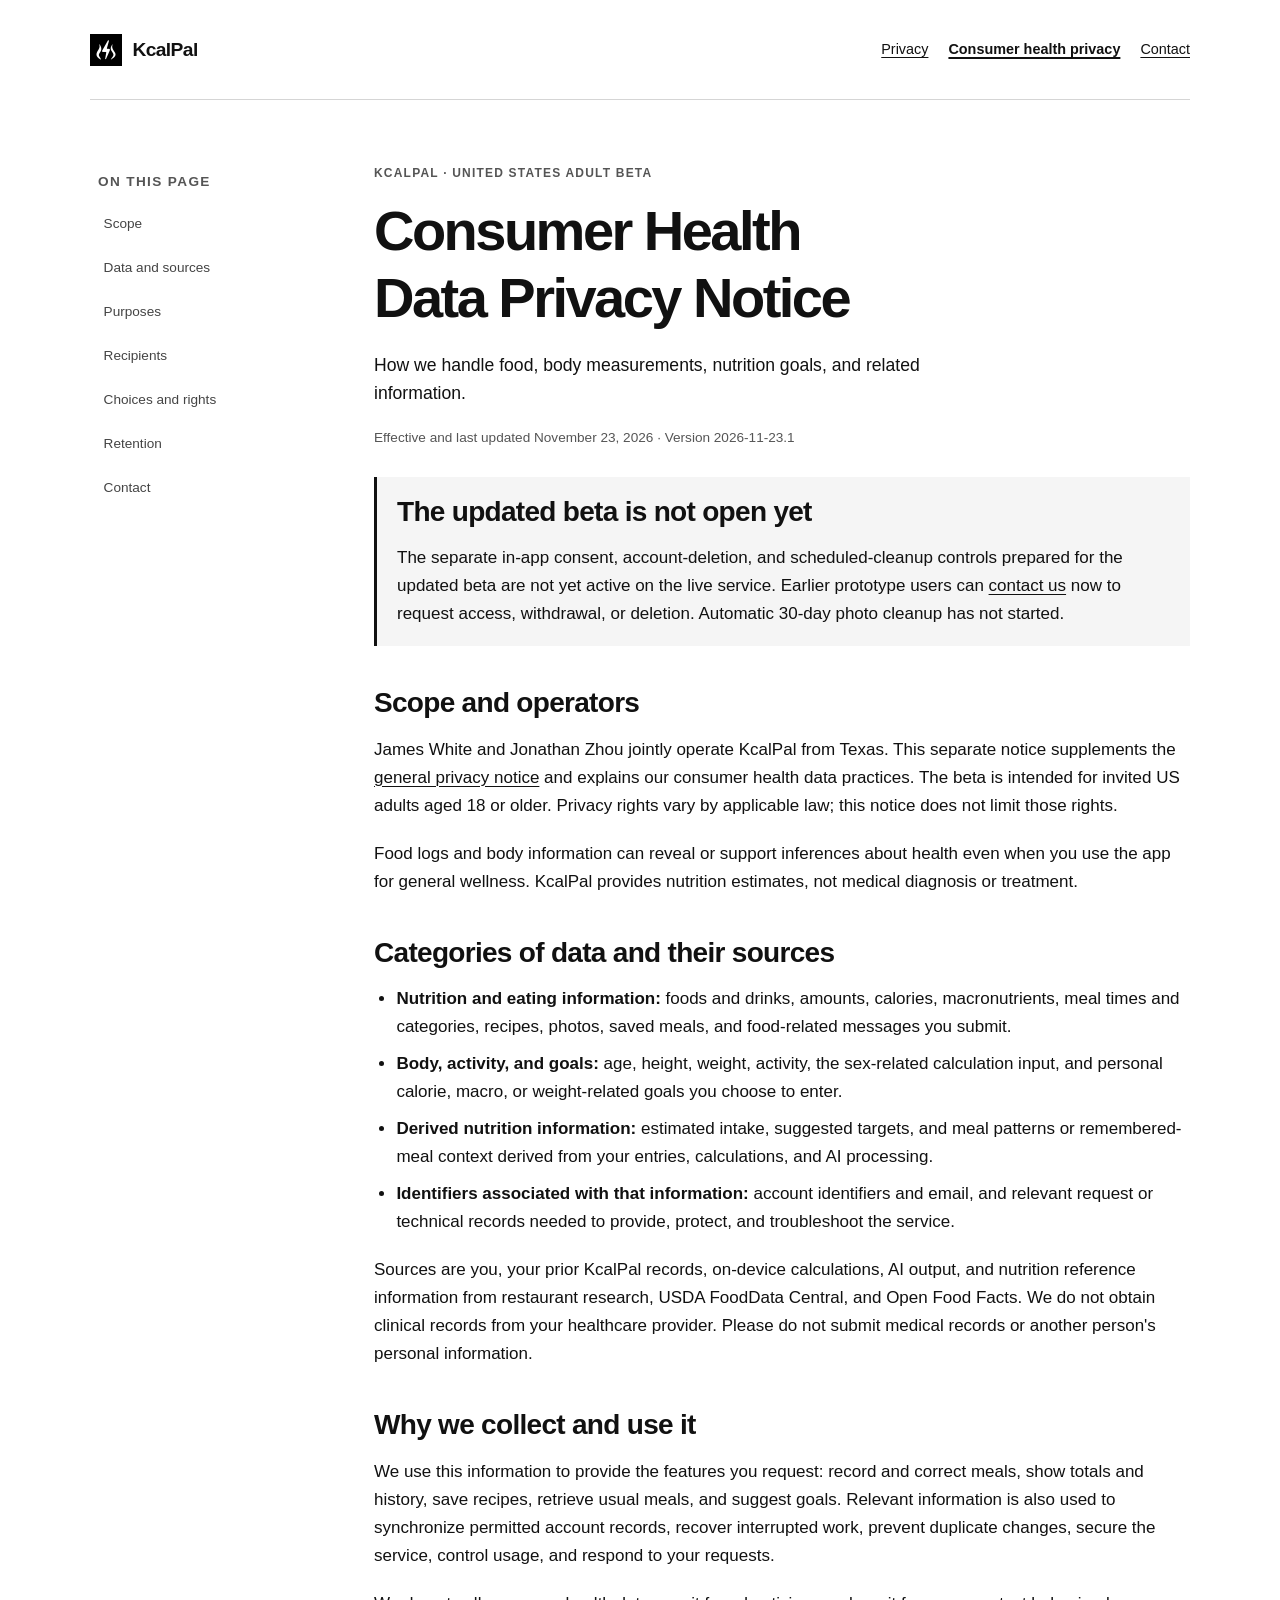
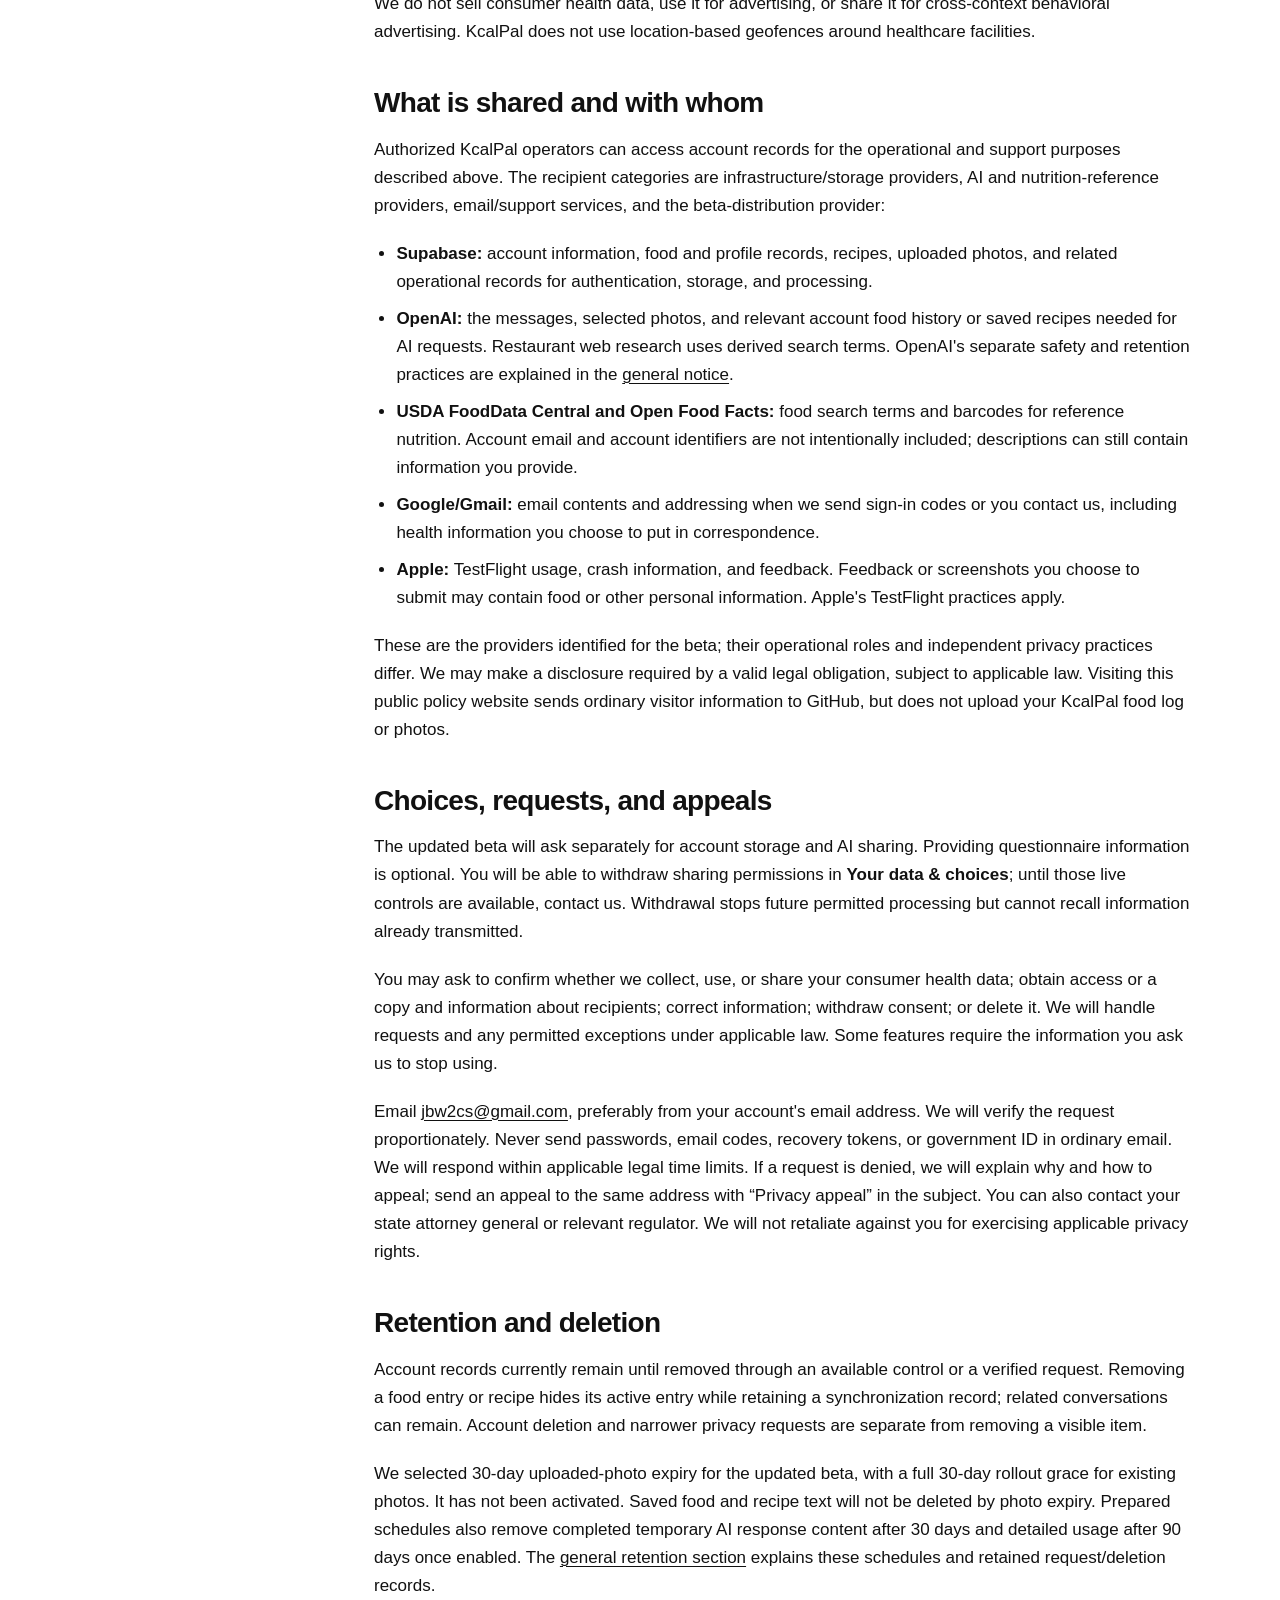
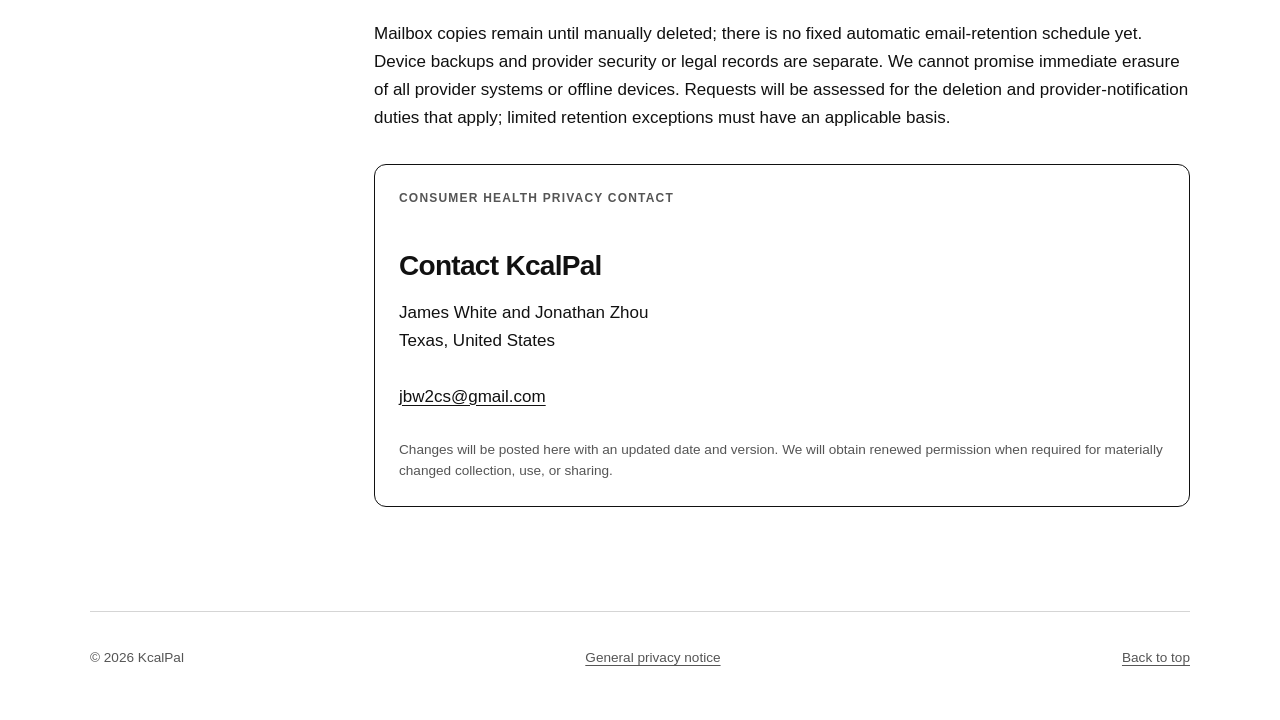
==== health-privacy.html @ c4c903d2 "Publish KcalPal privacy notices version 2026-11-23.1 Document current prototype practices and pendin" ====
<!doctype html>
<html lang="en">
<head>
  <meta charset="utf-8">
  <meta name="viewport" content="width=device-width, initial-scale=1">
  <meta name="description" content="KcalPal's consumer health data practices, recipients, choices, and request process.">
  <meta name="referrer" content="no-referrer">
  <meta http-equiv="Content-Security-Policy" content="default-src 'none'; style-src 'self'; img-src 'self'; base-uri 'none'; form-action 'none'">
  <title>Consumer Health Data Privacy Notice · KcalPal</title>
  <link rel="icon" href="icon.png" type="image/png">
  <link rel="stylesheet" href="styles.css">
</head>
<body>
  <a class="skip-link" href="#main">Skip to consumer health privacy notice</a>
  <header class="site-header">
    <a class="brand" href="./" aria-label="KcalPal privacy home"><img src="icon.png" alt="" width="36" height="36">KcalPal</a>
    <nav class="site-nav" aria-label="Site navigation"><a href="./">Privacy</a><a href="health-privacy.html" aria-current="page">Consumer health privacy</a><a href="#contact">Contact</a></nav>
  </header>
  <div class="page-layout">
    <nav class="toc" aria-label="On this page">
      <p class="eyebrow">On this page</p>
      <a href="#scope">Scope</a><a href="#categories">Data and sources</a><a href="#use">Purposes</a><a href="#recipients">Recipients</a><a href="#choices">Choices and rights</a><a href="#retention">Retention</a><a href="#contact">Contact</a>
    </nav>
    <main id="main" class="content">
      <p class="eyebrow">KcalPal · United States adult beta</p>
      <h1>Consumer Health Data Privacy Notice</h1>
      <p class="lede">How we handle food, body measurements, nutrition goals, and related information.</p>
      <p class="meta">Effective and last updated November 23, 2026 · Version 2026-11-23.1</p>
      <aside class="notice" aria-labelledby="release-status"><h2 id="release-status">The updated beta is not open yet</h2><p>The separate in-app consent, account-deletion, and scheduled-cleanup controls prepared for the updated beta are not yet active on the live service. Earlier prototype users can <a href="#contact">contact us</a> now to request access, withdrawal, or deletion. Automatic 30-day photo cleanup has not started.</p></aside>
      <section id="scope">
        <h2>Scope and operators</h2>
        <p>James White and Jonathan Zhou jointly operate KcalPal from Texas. This separate notice supplements the <a href="./">general privacy notice</a> and explains our consumer health data practices. The beta is intended for invited US adults aged 18 or older. Privacy rights vary by applicable law; this notice does not limit those rights.</p>
        <p>Food logs and body information can reveal or support inferences about health even when you use the app for general wellness. KcalPal provides nutrition estimates, not medical diagnosis or treatment.</p>
      </section>
      <section id="categories">
        <h2>Categories of data and their sources</h2>
        <ul>
          <li><strong>Nutrition and eating information:</strong> foods and drinks, amounts, calories, macronutrients, meal times and categories, recipes, photos, saved meals, and food-related messages you submit.</li>
          <li><strong>Body, activity, and goals:</strong> age, height, weight, activity, the sex-related calculation input, and personal calorie, macro, or weight-related goals you choose to enter.</li>
          <li><strong>Derived nutrition information:</strong> estimated intake, suggested targets, and meal patterns or remembered-meal context derived from your entries, calculations, and AI processing.</li>
          <li><strong>Identifiers associated with that information:</strong> account identifiers and email, and relevant request or technical records needed to provide, protect, and troubleshoot the service.</li>
        </ul>
        <p>Sources are you, your prior KcalPal records, on-device calculations, AI output, and nutrition reference information from restaurant research, USDA FoodData Central, and Open Food Facts. We do not obtain clinical records from your healthcare provider. Please do not submit medical records or another person's personal information.</p>
      </section>
      <section id="use">
        <h2>Why we collect and use it</h2>
        <p>We use this information to provide the features you request: record and correct meals, show totals and history, save recipes, retrieve usual meals, and suggest goals. Relevant information is also used to synchronize permitted account records, recover interrupted work, prevent duplicate changes, secure the service, control usage, and respond to your requests.</p>
        <p>We do not sell consumer health data, use it for advertising, or share it for cross-context behavioral advertising. KcalPal does not use location-based geofences around healthcare facilities.</p>
      </section>
      <section id="recipients">
        <h2>What is shared and with whom</h2>
        <p>Authorized KcalPal operators can access account records for the operational and support purposes described above. The recipient categories are infrastructure/storage providers, AI and nutrition-reference providers, email/support services, and the beta-distribution provider:</p>
        <ul>
          <li><strong>Supabase:</strong> account information, food and profile records, recipes, uploaded photos, and related operational records for authentication, storage, and processing.</li>
          <li><strong>OpenAI:</strong> the messages, selected photos, and relevant account food history or saved recipes needed for AI requests. Restaurant web research uses derived search terms. OpenAI's separate safety and retention practices are explained in the <a href="./#providers">general notice</a>.</li>
          <li><strong>USDA FoodData Central and Open Food Facts:</strong> food search terms and barcodes for reference nutrition. Account email and account identifiers are not intentionally included; descriptions can still contain information you provide.</li>
          <li><strong>Google/Gmail:</strong> email contents and addressing when we send sign-in codes or you contact us, including health information you choose to put in correspondence.</li>
          <li><strong>Apple:</strong> TestFlight usage, crash information, and feedback. Feedback or screenshots you choose to submit may contain food or other personal information. Apple's TestFlight practices apply.</li>
        </ul>
        <p>These are the providers identified for the beta; their operational roles and independent privacy practices differ. We may make a disclosure required by a valid legal obligation, subject to applicable law. Visiting this public policy website sends ordinary visitor information to GitHub, but does not upload your KcalPal food log or photos.</p>
      </section>
      <section id="choices">
        <h2>Choices, requests, and appeals</h2>
        <p>The updated beta will ask separately for account storage and AI sharing. Providing questionnaire information is optional. You will be able to withdraw sharing permissions in <strong>Your data &amp; choices</strong>; until those live controls are available, contact us. Withdrawal stops future permitted processing but cannot recall information already transmitted.</p>
        <p>You may ask to confirm whether we collect, use, or share your consumer health data; obtain access or a copy and information about recipients; correct information; withdraw consent; or delete it. We will handle requests and any permitted exceptions under applicable law. Some features require the information you ask us to stop using.</p>
        <p>Email <a href="mailto:jbw2cs@gmail.com?subject=KcalPal%20health%20privacy%20request">jbw2cs@gmail.com</a>, preferably from your account's email address. We will verify the request proportionately. Never send passwords, email codes, recovery tokens, or government ID in ordinary email. We will respond within applicable legal time limits. If a request is denied, we will explain why and how to appeal; send an appeal to the same address with “Privacy appeal” in the subject. You can also contact your state attorney general or relevant regulator. We will not retaliate against you for exercising applicable privacy rights.</p>
      </section>
      <section id="retention">
        <h2>Retention and deletion</h2>
        <p>Account records currently remain until removed through an available control or a verified request. Removing a food entry or recipe hides its active entry while retaining a synchronization record; related conversations can remain. Account deletion and narrower privacy requests are separate from removing a visible item.</p>
        <p>We selected 30-day uploaded-photo expiry for the updated beta, with a full 30-day rollout grace for existing photos. It has not been activated. Saved food and recipe text will not be deleted by photo expiry. Prepared schedules also remove completed temporary AI response content after 30 days and detailed usage after 90 days once enabled. The <a href="./#retention">general retention section</a> explains these schedules and retained request/deletion records.</p>
        <p>Mailbox copies remain until manually deleted; there is no fixed automatic email-retention schedule yet. Device backups and provider security or legal records are separate. We cannot promise immediate erasure of all provider systems or offline devices. Requests will be assessed for the deletion and provider-notification duties that apply; limited retention exceptions must have an applicable basis.</p>
      </section>
      <section id="contact" class="contact-card">
        <p class="eyebrow">Consumer health privacy contact</p><h2>Contact KcalPal</h2>
        <p>James White and Jonathan Zhou<br>Texas, United States</p>
        <p><a href="mailto:jbw2cs@gmail.com?subject=KcalPal%20health%20privacy%20request">jbw2cs@gmail.com</a></p>
        <p class="small">Changes will be posted here with an updated date and version. We will obtain renewed permission when required for materially changed collection, use, or sharing.</p>
      </section>
    </main>
  </div>
  <footer class="site-footer"><span>© 2026 KcalPal</span><a href="./">General privacy notice</a><a href="#main">Back to top</a></footer>
</body>
</html>
---- styles.css ----
:root {
  color-scheme: light;
  --ink: #111;
  --muted: #555;
  --paper: #fff;
  --wash: #f5f5f5;
  --line: #d5d5d5;
  --measure: 1100px;
}

*,
*::before,
*::after {
  box-sizing: border-box;
}

html {
  scroll-padding-top: 1.5rem;
  -webkit-text-size-adjust: 100%;
}

body {
  margin: 0;
  color: var(--ink);
  background: var(--paper);
  font-family: -apple-system, BlinkMacSystemFont, "Segoe UI", sans-serif;
  font-size: 17px;
  line-height: 1.65;
  overflow-wrap: break-word;
}

a {
  color: inherit;
  text-decoration-thickness: 1px;
  text-underline-offset: 0.2em;
}

a:hover {
  text-decoration-thickness: 2px;
}

:focus-visible {
  outline: 3px solid var(--ink);
  outline-offset: 4px;
  border-radius: 2px;
}

::selection {
  color: var(--paper);
  background: var(--ink);
}

img {
  max-width: 100%;
  height: auto;
}

.skip-link {
  position: absolute;
  top: 0.75rem;
  left: 1rem;
  z-index: 10;
  padding: 0.6rem 1rem;
  min-height: 44px;
  color: var(--paper);
  background: var(--ink);
  transform: translateY(-180%);
}

.skip-link:focus {
  transform: translateY(0);
  outline: 3px solid var(--ink);
  outline-offset: 3px;
}

.site-header,
.page-layout,
.site-footer {
  width: min(var(--measure), calc(100% - 3rem));
  margin-inline: auto;
}

.site-header {
  display: flex;
  align-items: center;
  justify-content: space-between;
  gap: 0.75rem 2rem;
  flex-wrap: wrap;
  min-height: 100px;
  padding-block: 1.25rem;
  border-bottom: 1px solid var(--line);
}

.brand {
  display: inline-flex;
  align-items: center;
  gap: 0.65rem;
  min-height: 44px;
  font-size: 1.2rem;
  font-weight: 750;
  letter-spacing: -0.03em;
  text-decoration: none;
}

.brand img {
  display: block;
  width: 32px;
  height: 32px;
  flex: 0 0 32px;
  object-fit: contain;
}

.site-nav {
  display: flex;
  align-items: center;
  flex-wrap: wrap;
  gap: 0.25rem 1.25rem;
  font-size: 0.9rem;
}

.site-nav a {
  display: inline-flex;
  align-items: center;
  min-height: 44px;
  padding-block: 0.5rem;
}

.site-nav a[aria-current="page"] {
  font-weight: 700;
  text-decoration-thickness: 2px;
}

.page-layout {
  display: grid;
  grid-template-columns: minmax(180px, 220px) minmax(0, 1fr);
  gap: clamp(2rem, 5vw, 4.5rem);
  padding-block: clamp(2rem, 5vw, 4rem) 4.5rem;
}

.toc {
  position: sticky;
  top: 1.5rem;
  align-self: start;
  max-height: calc(100vh - 3rem);
  overflow-y: auto;
  padding: 0.5rem;
  font-size: 0.85rem;
  line-height: 1.4;
}

.toc h2,
.toc h3,
.toc p {
  margin: 0 0 0.65rem;
  font-size: inherit;
  font-weight: 700;
}

.toc ul,
.toc ol {
  margin: 0;
  padding: 0;
  list-style: none;
}

.toc li {
  margin: 0;
}

.toc a {
  display: flex;
  align-items: center;
  min-height: 44px;
  padding: 0.5rem 0.35rem;
  color: #444;
  text-decoration: none;
}

.toc a:hover,
.toc a:focus-visible {
  color: var(--ink);
  text-decoration: underline;
}

.content {
  min-width: 0;
}

h1,
h2,
h3 {
  color: var(--ink);
  line-height: 1.2;
  text-wrap: balance;
  scroll-margin-top: 1.5rem;
}

h1 {
  margin: 0 0 1.25rem;
  font-size: clamp(2.2rem, 4.8vw, 3.5rem);
  font-weight: 750;
  letter-spacing: -0.045em;
}

h2 {
  margin: 2.5rem 0 1rem;
  font-size: clamp(1.4rem, 2.6vw, 1.75rem);
  letter-spacing: -0.025em;
}

h3 {
  margin: 1.75rem 0 0.75rem;
  font-size: 1.15rem;
  letter-spacing: -0.015em;
}

p,
ul,
ol,
dl {
  margin-top: 0;
  margin-bottom: 1.25rem;
}

ul,
ol {
  padding-left: 1.4rem;
}

li + li {
  margin-top: 0.55rem;
}

.eyebrow {
  margin-bottom: 0.8rem;
  color: var(--muted);
  font-size: 0.75rem;
  font-weight: 700;
  letter-spacing: 0.1em;
  text-transform: uppercase;
}

.lede {
  max-width: 65ch;
  font-size: 1.1rem;
  line-height: 1.6;
}

.meta,
.small {
  color: var(--muted);
  font-size: 0.85rem;
  line-height: 1.6;
}

.meta {
  margin-bottom: 1.75rem;
}

.notice {
  margin-block: 1.75rem;
  padding: 1.1rem 1.25rem;
  border-left: 3px solid var(--ink);
  background: var(--wash);
}

.notice > :first-child,
.contact-card > :first-child {
  margin-top: 0;
}

.notice > :last-child,
.contact-card > :last-child {
  margin-bottom: 0;
}

.facts {
  display: grid;
  grid-template-columns: repeat(2, minmax(0, 1fr));
  gap: 1rem 1.5rem;
  margin-block: 1.75rem;
  padding: 1.25rem;
  border: 1px solid var(--line);
  border-radius: 12px;
}

.facts dt {
  font-size: 0.85rem;
  color: var(--muted);
}

.facts dd {
  margin: 0.25rem 0 0;
  font-weight: 600;
}

.retention-table {
  width: 100%;
  margin-block: 1.5rem;
  border-collapse: collapse;
  font-size: 0.9rem;
  line-height: 1.55;
  text-align: left;
}

.retention-table caption {
  margin-bottom: 0.75rem;
  font-weight: 700;
  text-align: left;
}

.retention-table th,
.retention-table td {
  padding: 0.85rem 0.75rem;
  border-bottom: 1px solid var(--line);
  vertical-align: top;
  overflow-wrap: anywhere;
}

.retention-table thead th {
  border-top: 1px solid var(--line);
  color: var(--ink);
  background: var(--wash);
  font-weight: 700;
}

.contact-card {
  margin-block: 2rem;
  padding: 1.5rem;
  border: 1px solid var(--ink);
  border-radius: 12px;
}

.contact-card a {
  display: inline-flex;
  align-items: center;
  min-height: 44px;
  overflow-wrap: anywhere;
}

.pill {
  display: inline-block;
  padding: 0.2rem 0.65rem;
  border: 1px solid var(--ink);
  border-radius: 999px;
  color: var(--ink);
  font-size: 0.75rem;
  font-weight: 650;
  line-height: 1.5;
  vertical-align: middle;
}

a.pill {
  display: inline-flex;
  align-items: center;
  min-height: 44px;
}

.site-footer {
  display: flex;
  align-items: baseline;
  justify-content: space-between;
  flex-wrap: wrap;
  gap: 0.5rem 1.5rem;
  padding-block: 1.5rem 2.5rem;
  border-top: 1px solid var(--line);
  color: var(--muted);
  font-size: 0.85rem;
}

.site-footer p {
  margin: 0;
}

.site-footer a {
  display: inline-flex;
  align-items: center;
  min-height: 44px;
}

@media (max-width: 760px) {
  .site-header,
  .page-layout,
  .site-footer {
    width: calc(100% - 2rem);
  }

  .site-header {
    min-height: auto;
    padding-block: 1rem;
  }

  .site-nav {
    gap: 0.25rem 1rem;
  }

  .page-layout {
    grid-template-columns: minmax(0, 1fr);
    gap: 2rem;
    padding-block: 1.5rem 3rem;
  }

  .toc {
    position: static;
    max-height: none;
    overflow: visible;
    padding: 0 0 1rem;
    border-bottom: 1px solid var(--line);
  }

  .toc ul,
  .toc ol {
    display: flex;
    flex-wrap: wrap;
    gap: 0.1rem 1rem;
  }

  .toc a {
    padding-inline: 0;
    text-decoration: underline;
  }

  .facts {
    grid-template-columns: minmax(0, 1fr);
  }

  .retention-table {
    font-size: 0.85rem;
  }

  .retention-table th,
  .retention-table td {
    padding: 0.75rem 0.4rem;
  }
}

@media (prefers-reduced-motion: reduce) {
  html {
    scroll-behavior: auto;
  }
}

@media (forced-colors: active) {
  .notice,
  .facts,
  .contact-card,
  .pill {
    border: 1px solid CanvasText;
  }
}

@media print {
  @page {
    margin: 18mm;
  }

  body {
    font-size: 11pt;
    line-height: 1.45;
    color: #000;
    background: #fff;
  }

  .site-header,
  .page-layout,
  .site-footer {
    width: 100%;
    max-width: none;
    padding-block: 0.5rem;
  }

  .page-layout {
    display: block;
  }

  .site-nav,
  .toc,
  .skip-link {
    display: none;
  }

  h1 {
    font-size: 26pt;
  }

  h2 {
    font-size: 16pt;
  }

  h3 {
    font-size: 12pt;
  }

  h1,
  h2,
  h3 {
    break-after: avoid;
  }

  p,
  li {
    orphans: 3;
    widows: 3;
  }

  .notice,
  .facts,
  .contact-card,
  .retention-table tr {
    break-inside: avoid;
  }

  .notice,
  .retention-table thead th {
    background: none;
  }

  .retention-table thead {
    display: table-header-group;
  }

  .contact-card a,
  .site-footer a {
    min-height: 0;
  }

  .meta,
  .small,
  .site-footer,
  .facts dt {
    color: #333;
  }

  a {
    text-decoration: underline;
  }
}
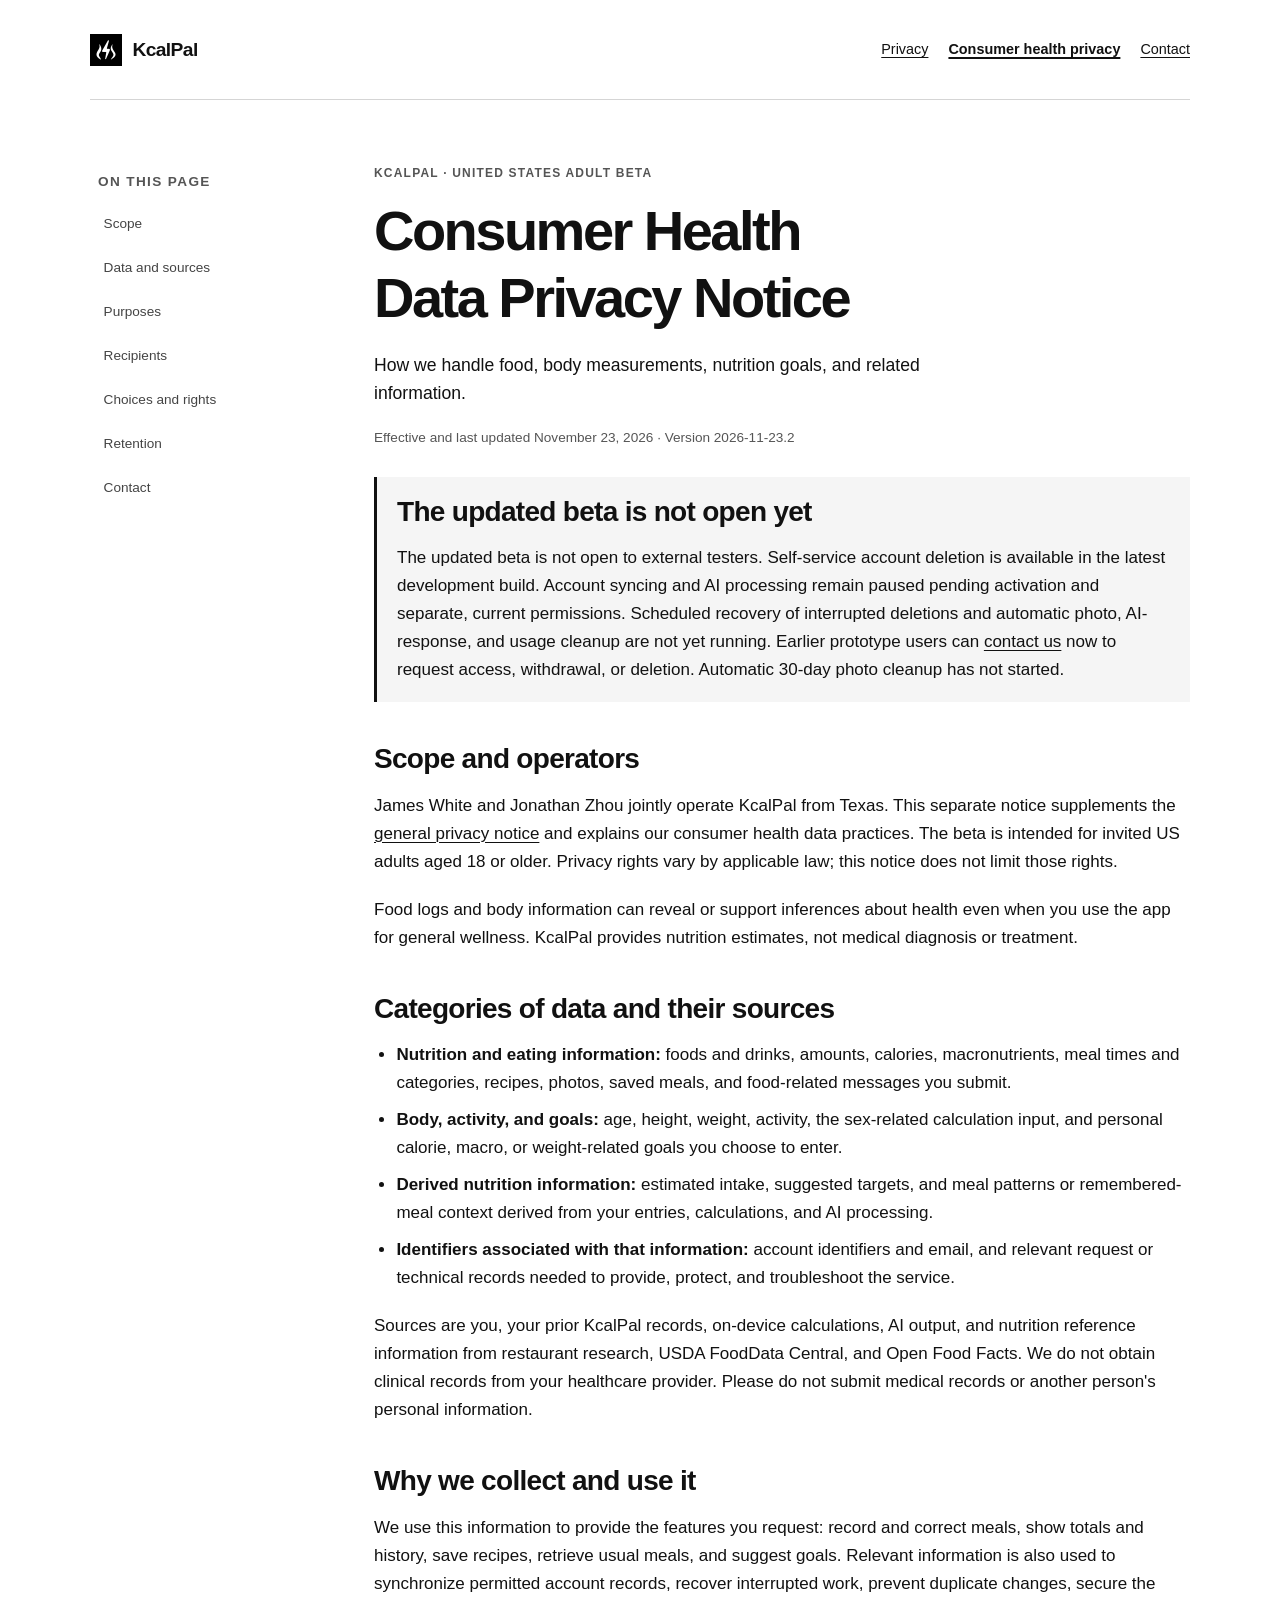
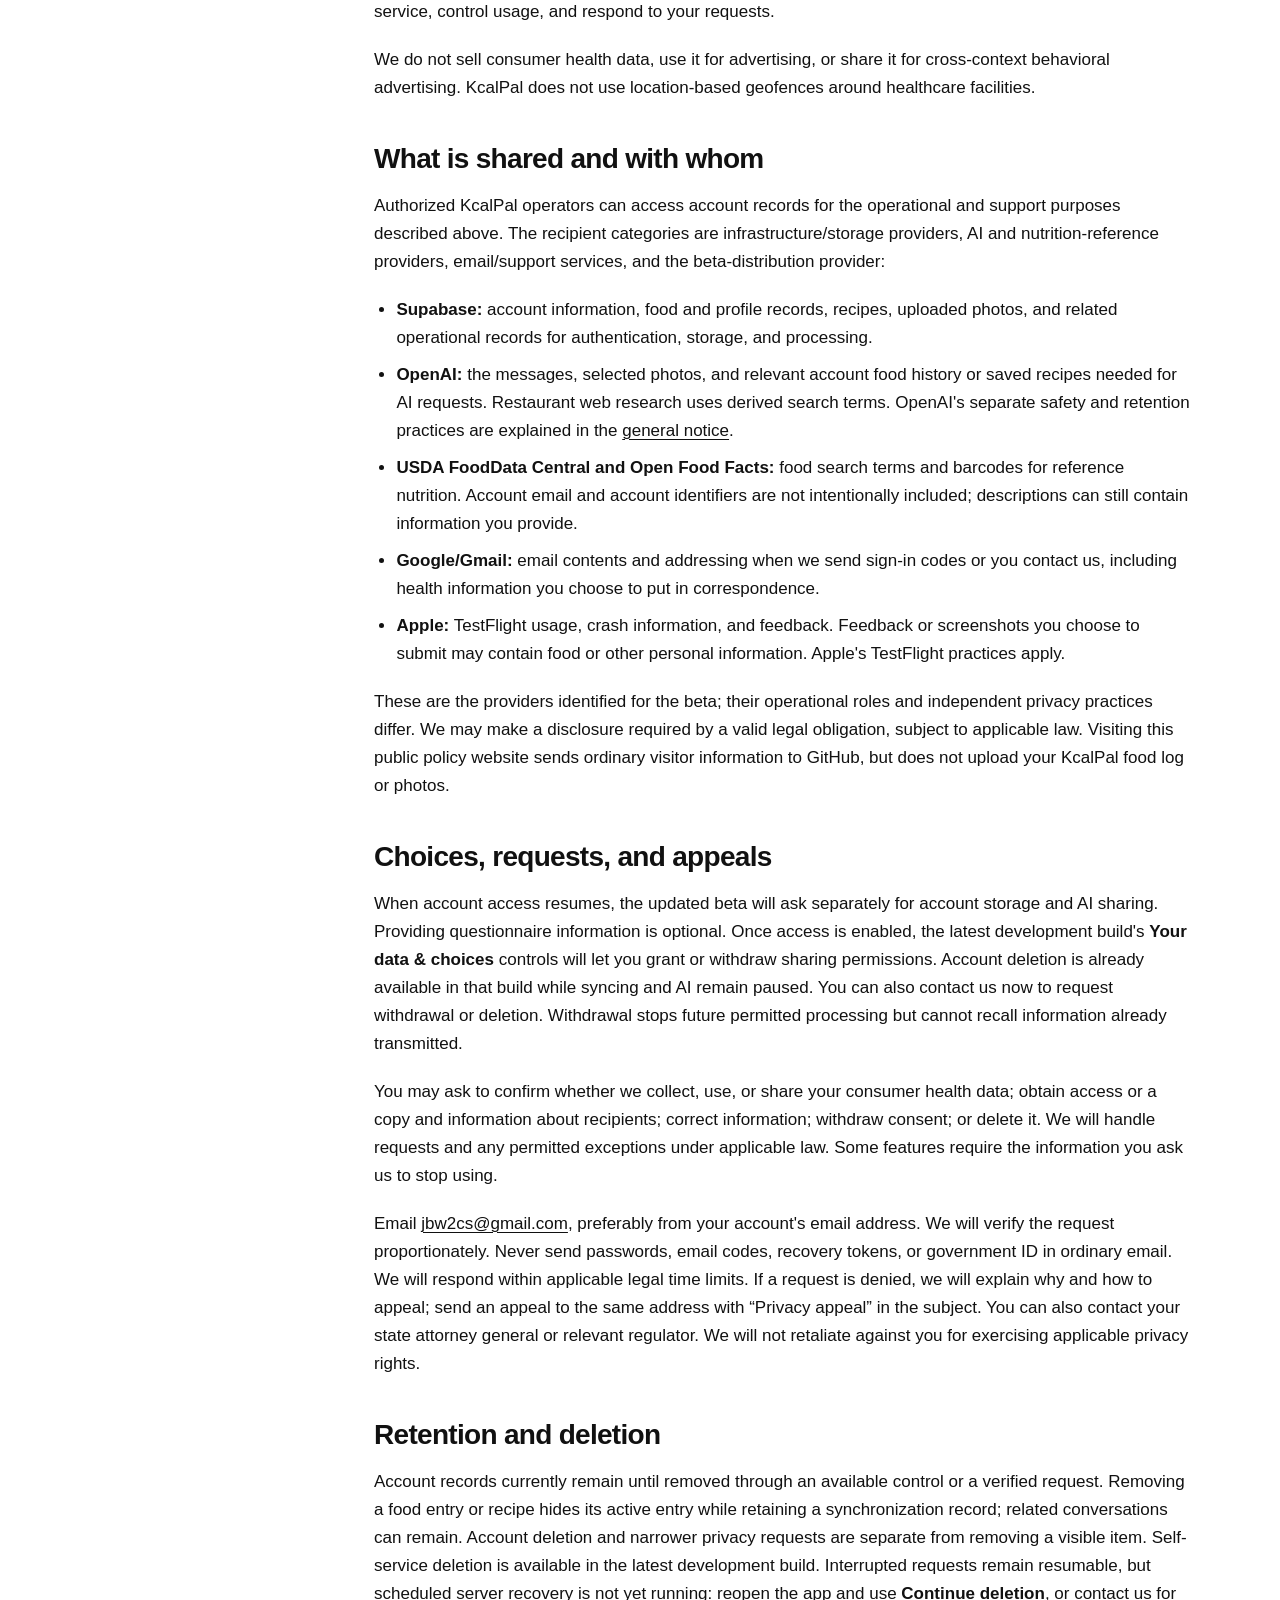
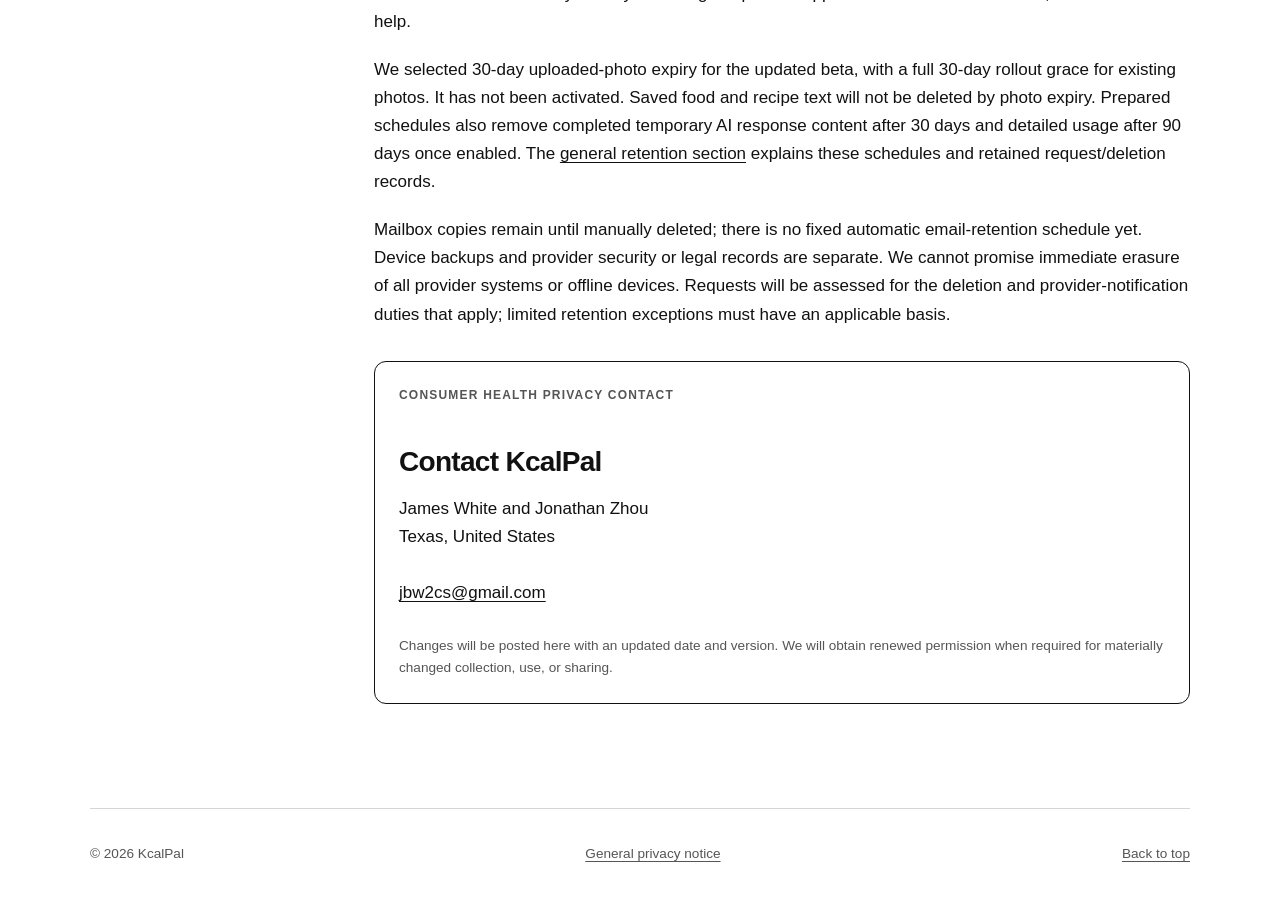
==== commit 629af63f: "Update privacy notices for the held backend rollout Publish version 2026-11-23.2: explain current de" ====
--- a/health-privacy.html
+++ b/health-privacy.html
@@ -25,8 +25,8 @@
       <p class="eyebrow">KcalPal · United States adult beta</p>
       <h1>Consumer Health Data Privacy Notice</h1>
       <p class="lede">How we handle food, body measurements, nutrition goals, and related information.</p>
-      <p class="meta">Effective and last updated November 23, 2026 · Version 2026-11-23.1</p>
-      <aside class="notice" aria-labelledby="release-status"><h2 id="release-status">The updated beta is not open yet</h2><p>The separate in-app consent, account-deletion, and scheduled-cleanup controls prepared for the updated beta are not yet active on the live service. Earlier prototype users can <a href="#contact">contact us</a> now to request access, withdrawal, or deletion. Automatic 30-day photo cleanup has not started.</p></aside>
+      <p class="meta">Effective and last updated November 23, 2026 · Version 2026-11-23.2</p>
+      <aside class="notice" aria-labelledby="release-status"><h2 id="release-status">The updated beta is not open yet</h2><p>The updated beta is not open to external testers. Self-service account deletion is available in the latest development build. Account syncing and AI processing remain paused pending activation and separate, current permissions. Scheduled recovery of interrupted deletions and automatic photo, AI-response, and usage cleanup are not yet running. Earlier prototype users can <a href="#contact">contact us</a> now to request access, withdrawal, or deletion. Automatic 30-day photo cleanup has not started.</p></aside>
       <section id="scope">
         <h2>Scope and operators</h2>
         <p>James White and Jonathan Zhou jointly operate KcalPal from Texas. This separate notice supplements the <a href="./">general privacy notice</a> and explains our consumer health data practices. The beta is intended for invited US adults aged 18 or older. Privacy rights vary by applicable law; this notice does not limit those rights.</p>
@@ -61,13 +61,13 @@
       </section>
       <section id="choices">
         <h2>Choices, requests, and appeals</h2>
-        <p>The updated beta will ask separately for account storage and AI sharing. Providing questionnaire information is optional. You will be able to withdraw sharing permissions in <strong>Your data &amp; choices</strong>; until those live controls are available, contact us. Withdrawal stops future permitted processing but cannot recall information already transmitted.</p>
+        <p>When account access resumes, the updated beta will ask separately for account storage and AI sharing. Providing questionnaire information is optional. Once access is enabled, the latest development build's <strong>Your data &amp; choices</strong> controls will let you grant or withdraw sharing permissions. Account deletion is already available in that build while syncing and AI remain paused. You can also contact us now to request withdrawal or deletion. Withdrawal stops future permitted processing but cannot recall information already transmitted.</p>
         <p>You may ask to confirm whether we collect, use, or share your consumer health data; obtain access or a copy and information about recipients; correct information; withdraw consent; or delete it. We will handle requests and any permitted exceptions under applicable law. Some features require the information you ask us to stop using.</p>
         <p>Email <a href="mailto:jbw2cs@gmail.com?subject=KcalPal%20health%20privacy%20request">jbw2cs@gmail.com</a>, preferably from your account's email address. We will verify the request proportionately. Never send passwords, email codes, recovery tokens, or government ID in ordinary email. We will respond within applicable legal time limits. If a request is denied, we will explain why and how to appeal; send an appeal to the same address with “Privacy appeal” in the subject. You can also contact your state attorney general or relevant regulator. We will not retaliate against you for exercising applicable privacy rights.</p>
       </section>
       <section id="retention">
         <h2>Retention and deletion</h2>
-        <p>Account records currently remain until removed through an available control or a verified request. Removing a food entry or recipe hides its active entry while retaining a synchronization record; related conversations can remain. Account deletion and narrower privacy requests are separate from removing a visible item.</p>
+        <p>Account records currently remain until removed through an available control or a verified request. Removing a food entry or recipe hides its active entry while retaining a synchronization record; related conversations can remain. Account deletion and narrower privacy requests are separate from removing a visible item. Self-service deletion is available in the latest development build. Interrupted requests remain resumable, but scheduled server recovery is not yet running: reopen the app and use <strong>Continue deletion</strong>, or contact us for help.</p>
         <p>We selected 30-day uploaded-photo expiry for the updated beta, with a full 30-day rollout grace for existing photos. It has not been activated. Saved food and recipe text will not be deleted by photo expiry. Prepared schedules also remove completed temporary AI response content after 30 days and detailed usage after 90 days once enabled. The <a href="./#retention">general retention section</a> explains these schedules and retained request/deletion records.</p>
         <p>Mailbox copies remain until manually deleted; there is no fixed automatic email-retention schedule yet. Device backups and provider security or legal records are separate. We cannot promise immediate erasure of all provider systems or offline devices. Requests will be assessed for the deletion and provider-notification duties that apply; limited retention exceptions must have an applicable basis.</p>
       </section>
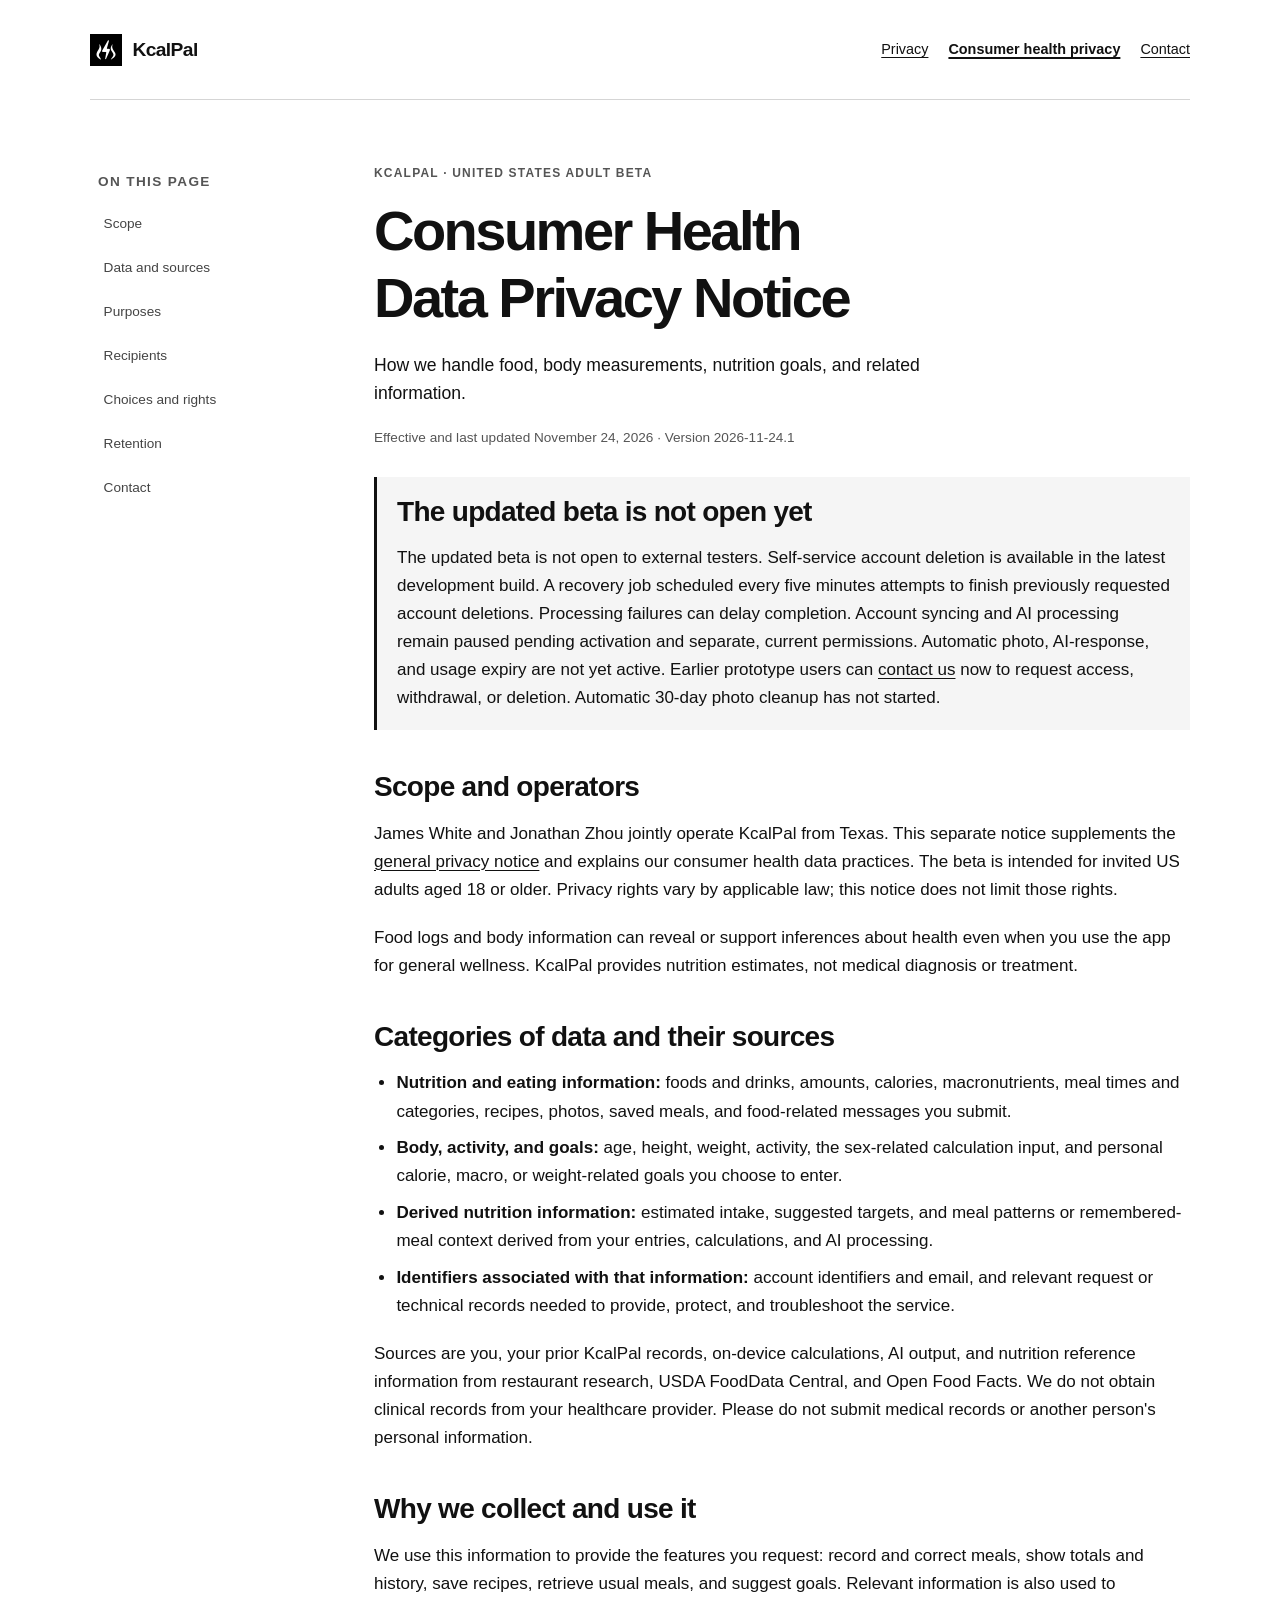
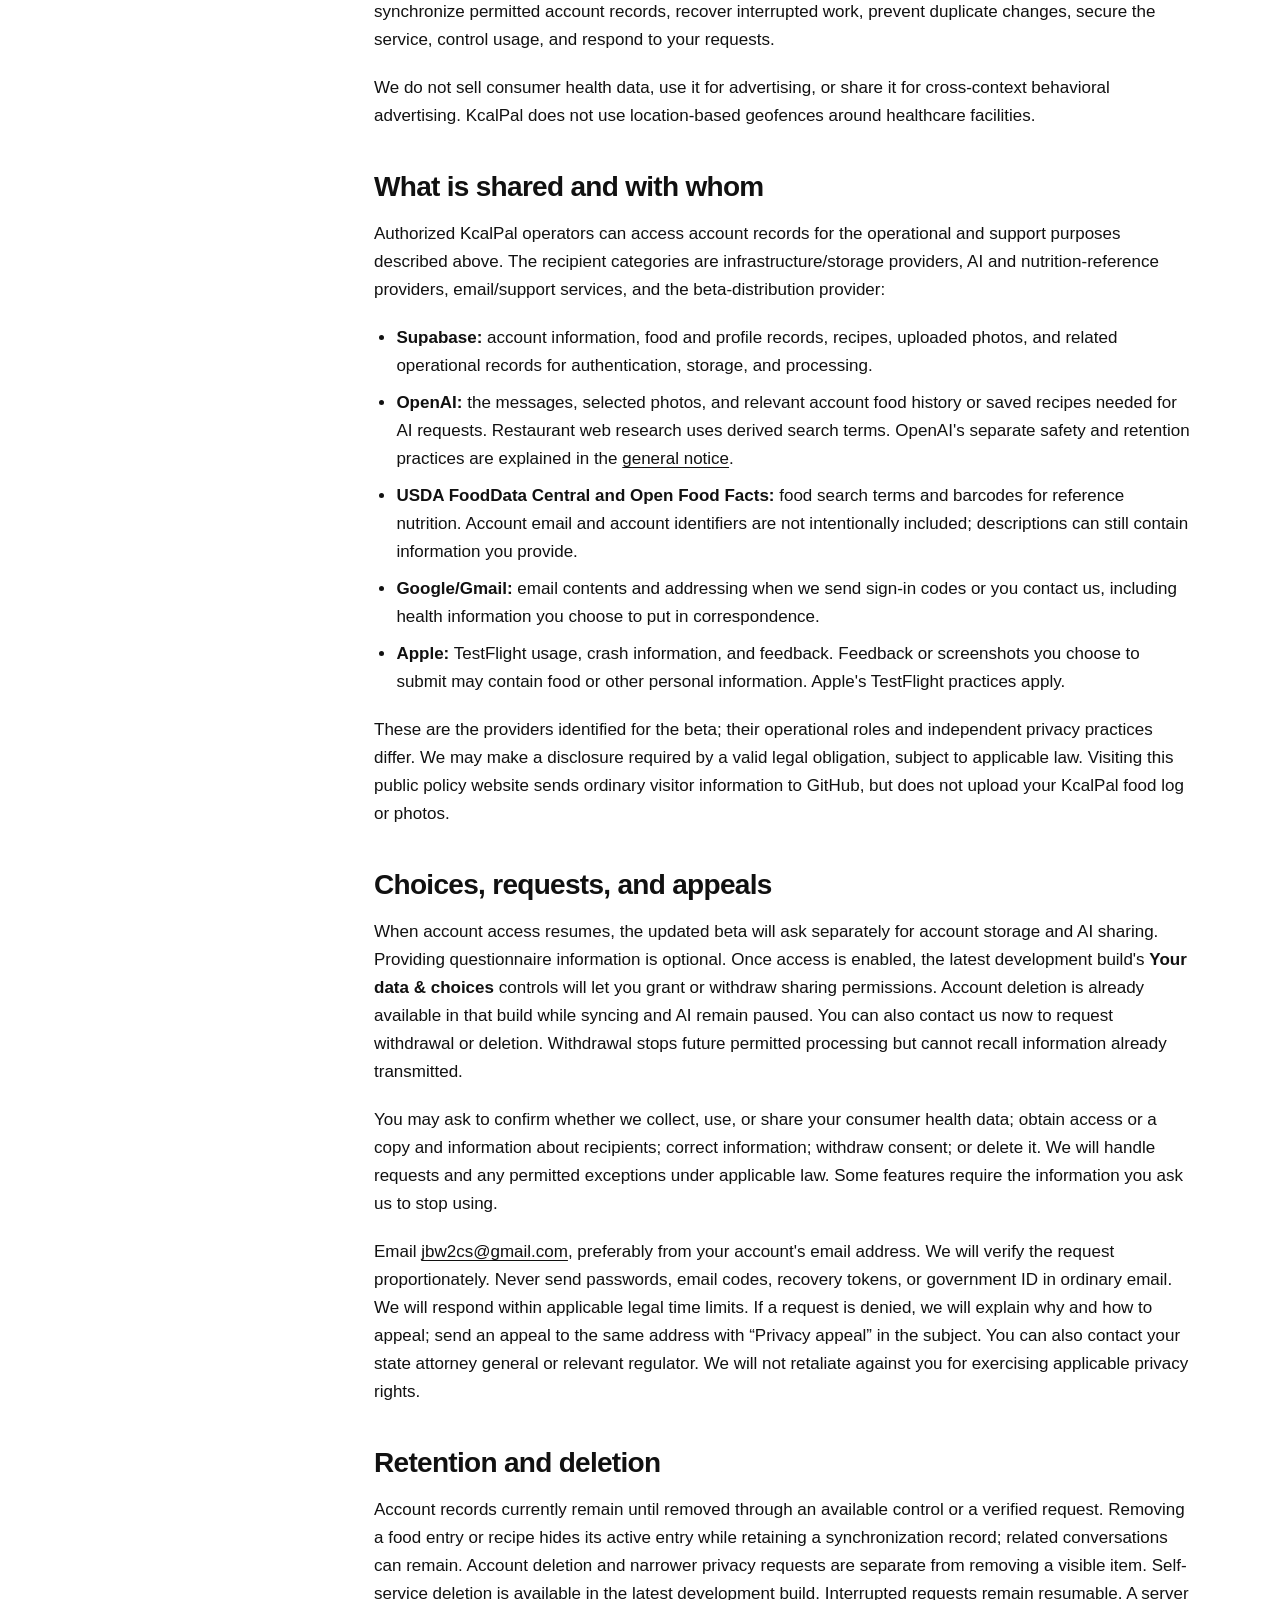
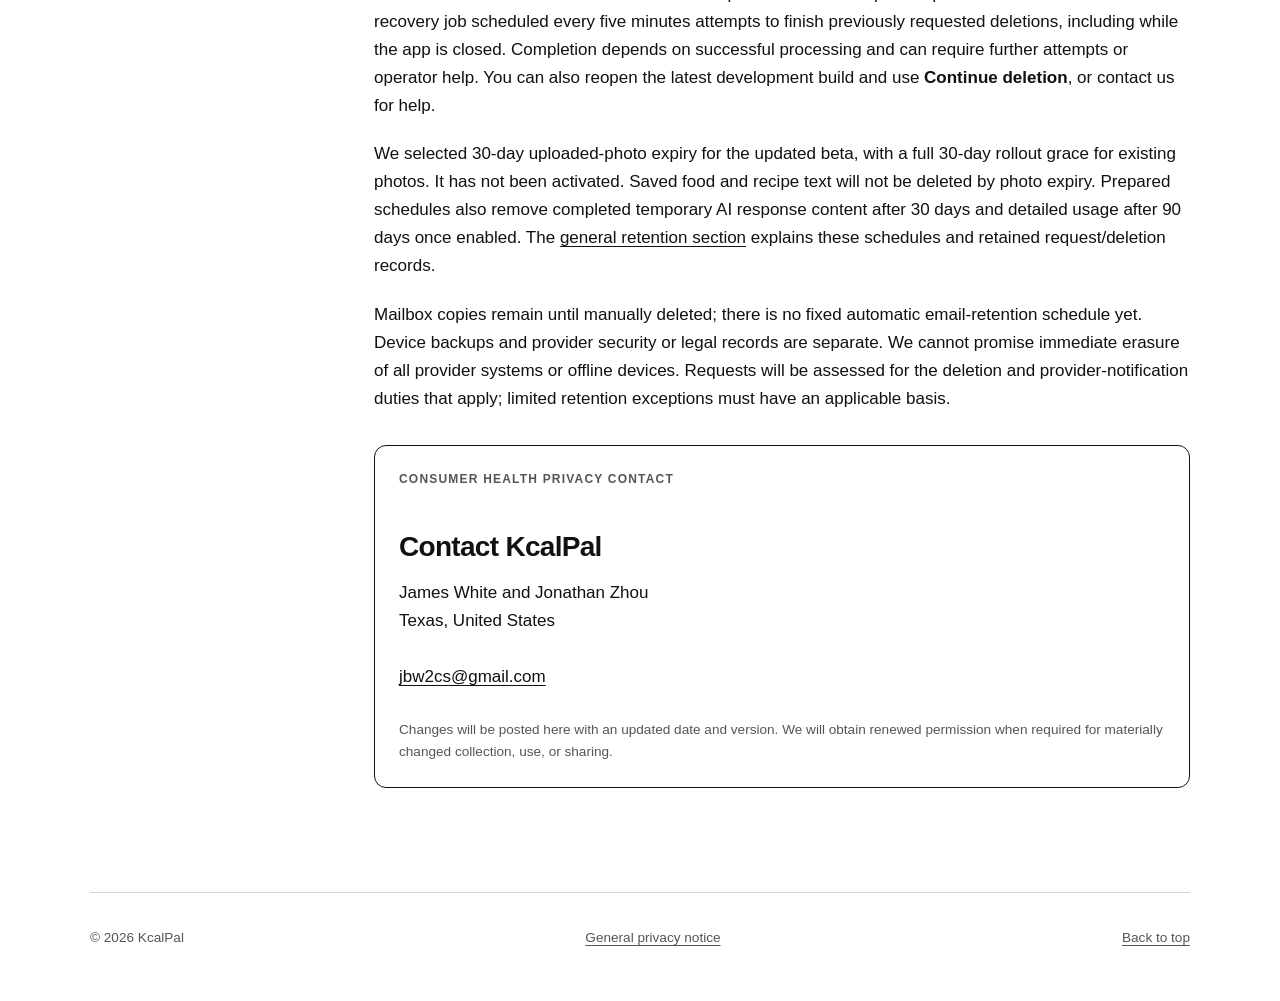
==== commit 03f8b99e: "Document active account deletion recovery Publish notice version 2026-11-24.1 after verifying the fi" ====
--- a/health-privacy.html
+++ b/health-privacy.html
@@ -25,8 +25,8 @@
       <p class="eyebrow">KcalPal · United States adult beta</p>
       <h1>Consumer Health Data Privacy Notice</h1>
       <p class="lede">How we handle food, body measurements, nutrition goals, and related information.</p>
-      <p class="meta">Effective and last updated November 23, 2026 · Version 2026-11-23.2</p>
-      <aside class="notice" aria-labelledby="release-status"><h2 id="release-status">The updated beta is not open yet</h2><p>The updated beta is not open to external testers. Self-service account deletion is available in the latest development build. Account syncing and AI processing remain paused pending activation and separate, current permissions. Scheduled recovery of interrupted deletions and automatic photo, AI-response, and usage cleanup are not yet running. Earlier prototype users can <a href="#contact">contact us</a> now to request access, withdrawal, or deletion. Automatic 30-day photo cleanup has not started.</p></aside>
+      <p class="meta">Effective and last updated November 24, 2026 · Version 2026-11-24.1</p>
+      <aside class="notice" aria-labelledby="release-status"><h2 id="release-status">The updated beta is not open yet</h2><p>The updated beta is not open to external testers. Self-service account deletion is available in the latest development build. A recovery job scheduled every five minutes attempts to finish previously requested account deletions. Processing failures can delay completion. Account syncing and AI processing remain paused pending activation and separate, current permissions. Automatic photo, AI-response, and usage expiry are not yet active. Earlier prototype users can <a href="#contact">contact us</a> now to request access, withdrawal, or deletion. Automatic 30-day photo cleanup has not started.</p></aside>
       <section id="scope">
         <h2>Scope and operators</h2>
         <p>James White and Jonathan Zhou jointly operate KcalPal from Texas. This separate notice supplements the <a href="./">general privacy notice</a> and explains our consumer health data practices. The beta is intended for invited US adults aged 18 or older. Privacy rights vary by applicable law; this notice does not limit those rights.</p>
@@ -67,7 +67,7 @@
       </section>
       <section id="retention">
         <h2>Retention and deletion</h2>
-        <p>Account records currently remain until removed through an available control or a verified request. Removing a food entry or recipe hides its active entry while retaining a synchronization record; related conversations can remain. Account deletion and narrower privacy requests are separate from removing a visible item. Self-service deletion is available in the latest development build. Interrupted requests remain resumable, but scheduled server recovery is not yet running: reopen the app and use <strong>Continue deletion</strong>, or contact us for help.</p>
+        <p>Account records currently remain until removed through an available control or a verified request. Removing a food entry or recipe hides its active entry while retaining a synchronization record; related conversations can remain. Account deletion and narrower privacy requests are separate from removing a visible item. Self-service deletion is available in the latest development build. Interrupted requests remain resumable. A server recovery job scheduled every five minutes attempts to finish previously requested deletions, including while the app is closed. Completion depends on successful processing and can require further attempts or operator help. You can also reopen the latest development build and use <strong>Continue deletion</strong>, or contact us for help.</p>
         <p>We selected 30-day uploaded-photo expiry for the updated beta, with a full 30-day rollout grace for existing photos. It has not been activated. Saved food and recipe text will not be deleted by photo expiry. Prepared schedules also remove completed temporary AI response content after 30 days and detailed usage after 90 days once enabled. The <a href="./#retention">general retention section</a> explains these schedules and retained request/deletion records.</p>
         <p>Mailbox copies remain until manually deleted; there is no fixed automatic email-retention schedule yet. Device backups and provider security or legal records are separate. We cannot promise immediate erasure of all provider systems or offline devices. Requests will be assessed for the deletion and provider-notification duties that apply; limited retention exceptions must have an applicable basis.</p>
       </section>
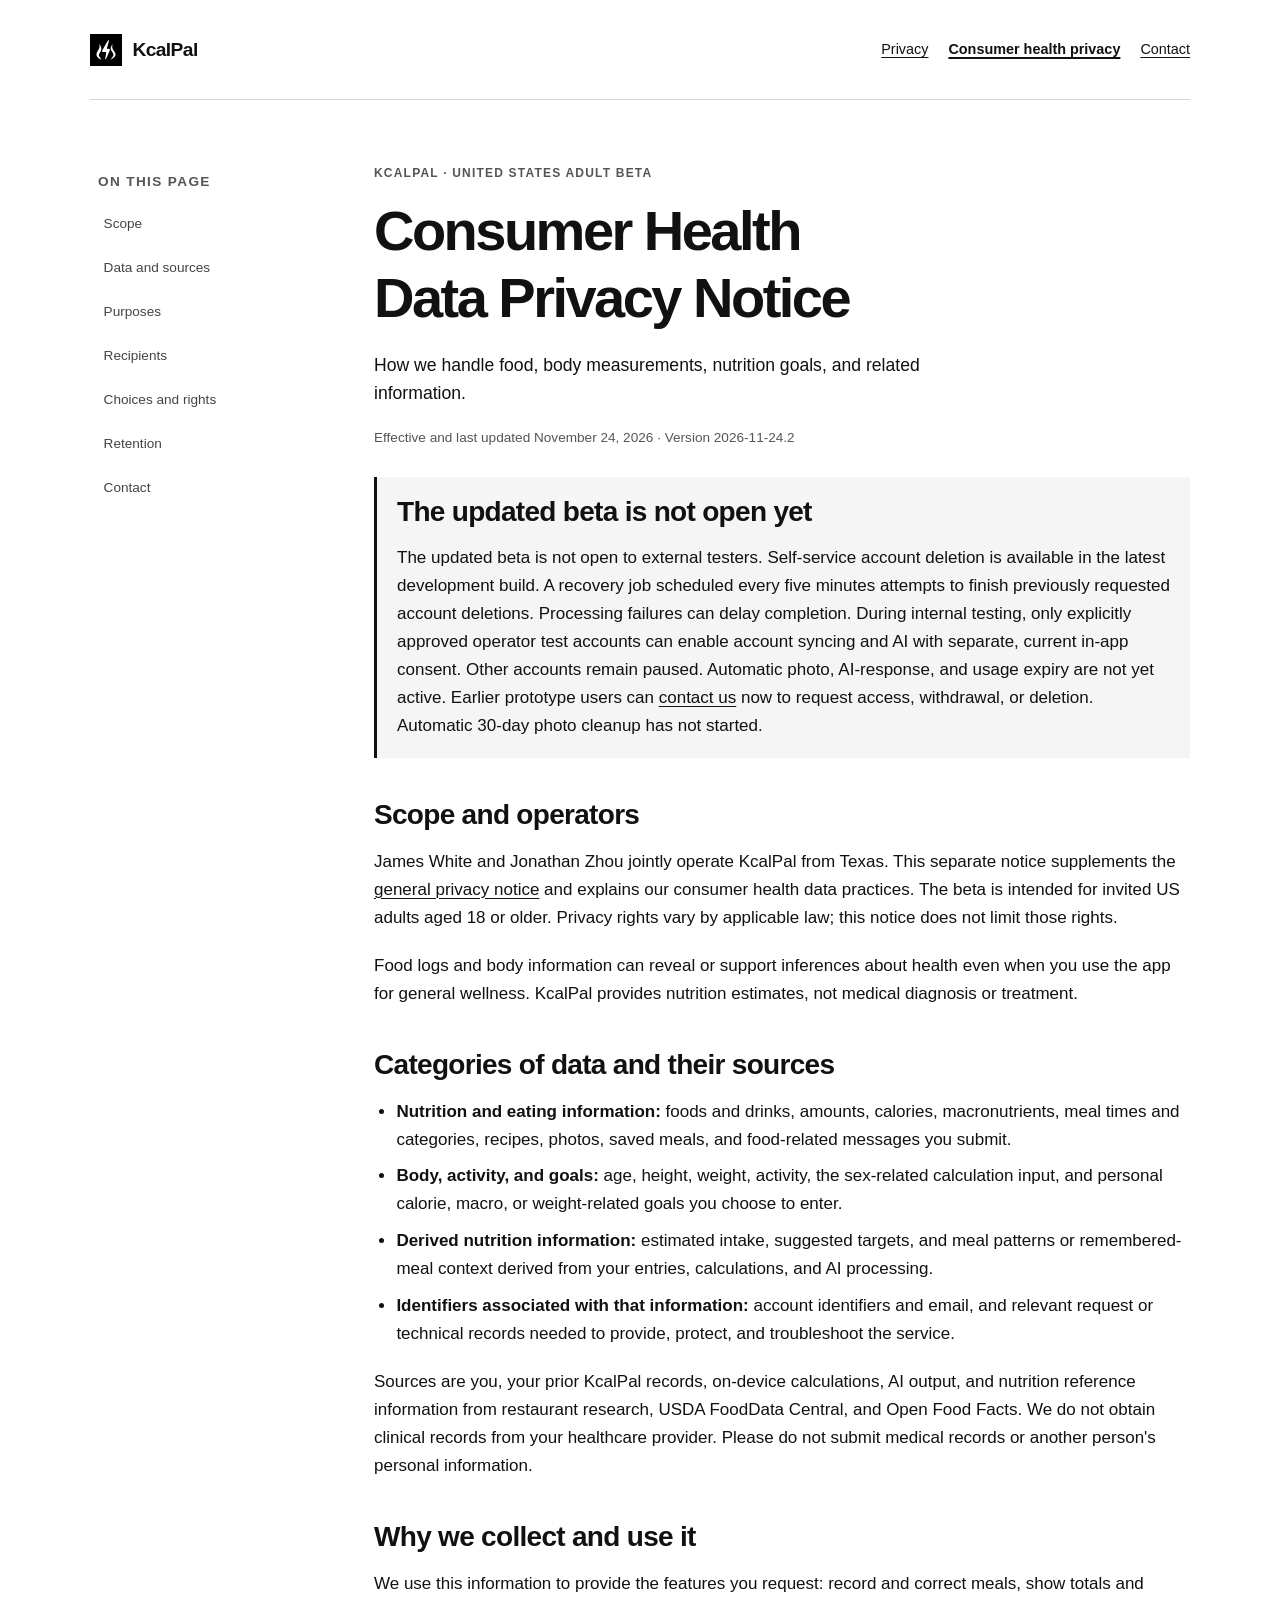
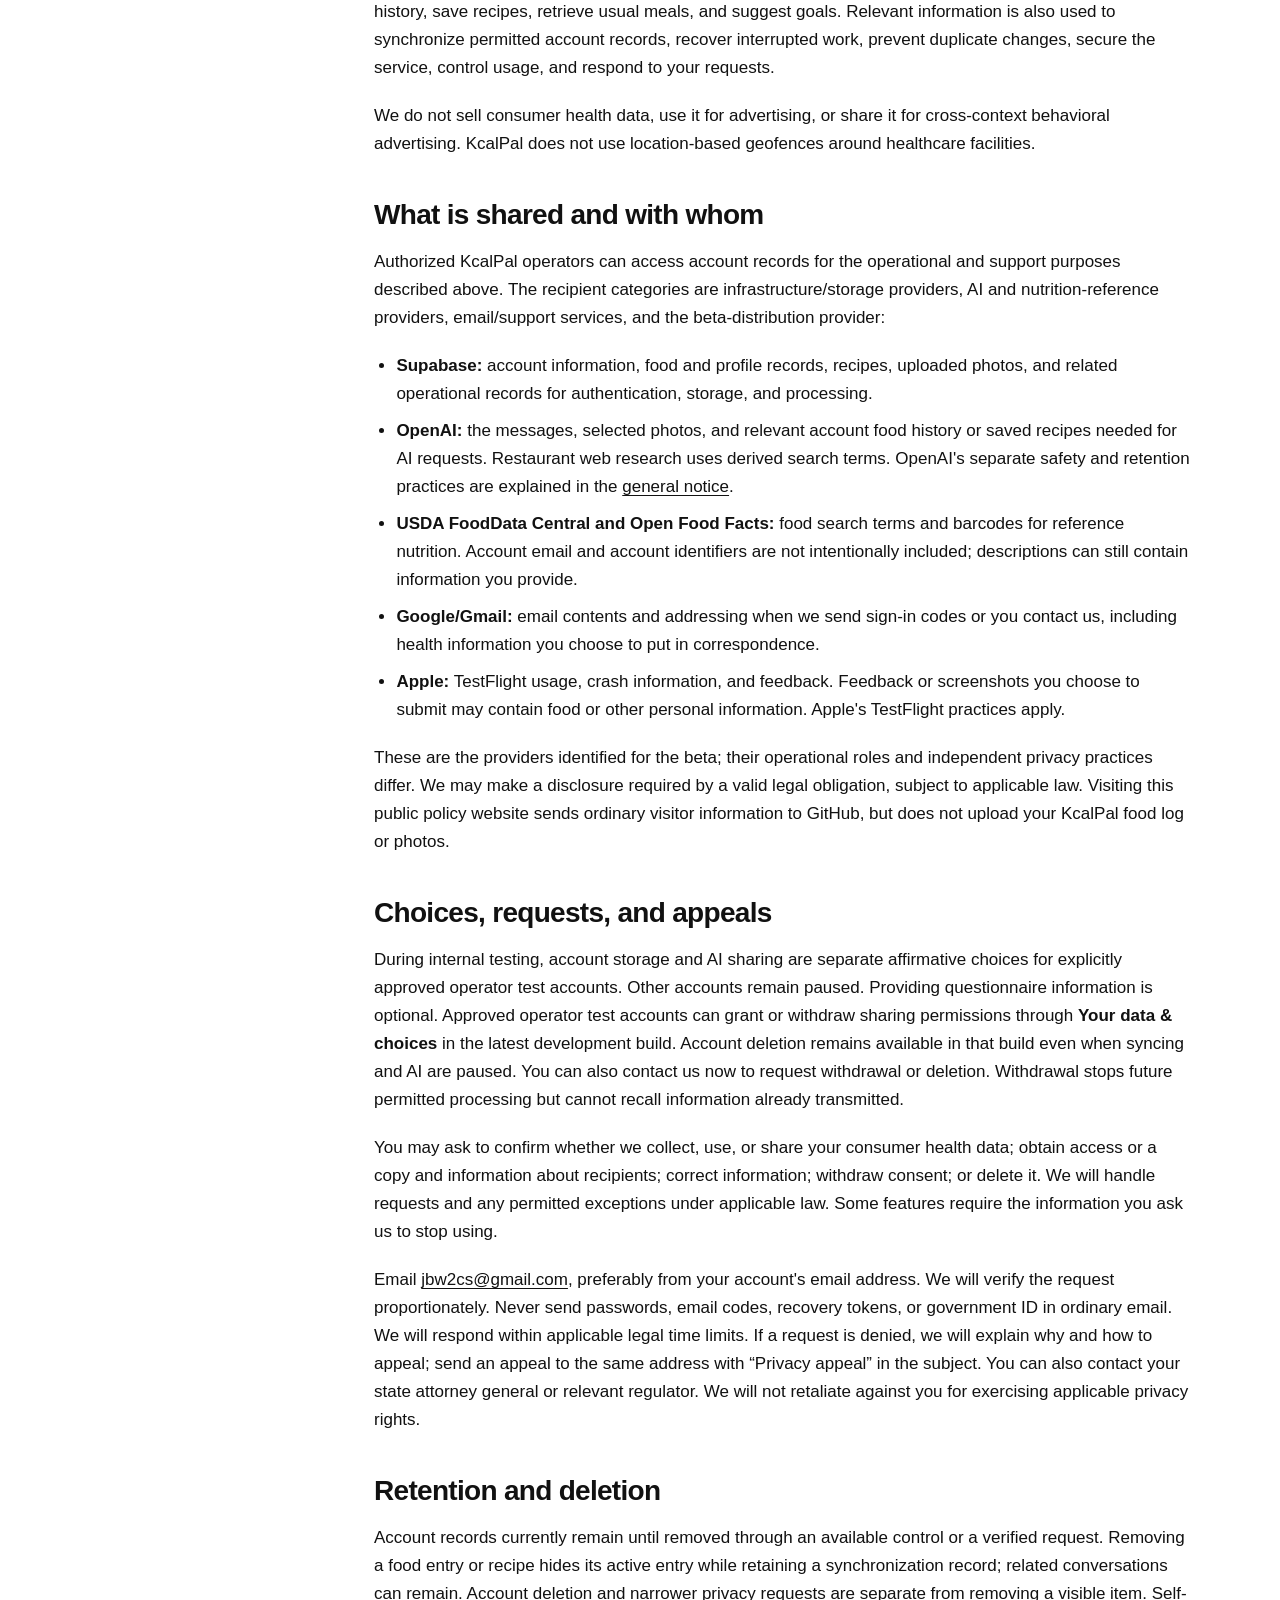
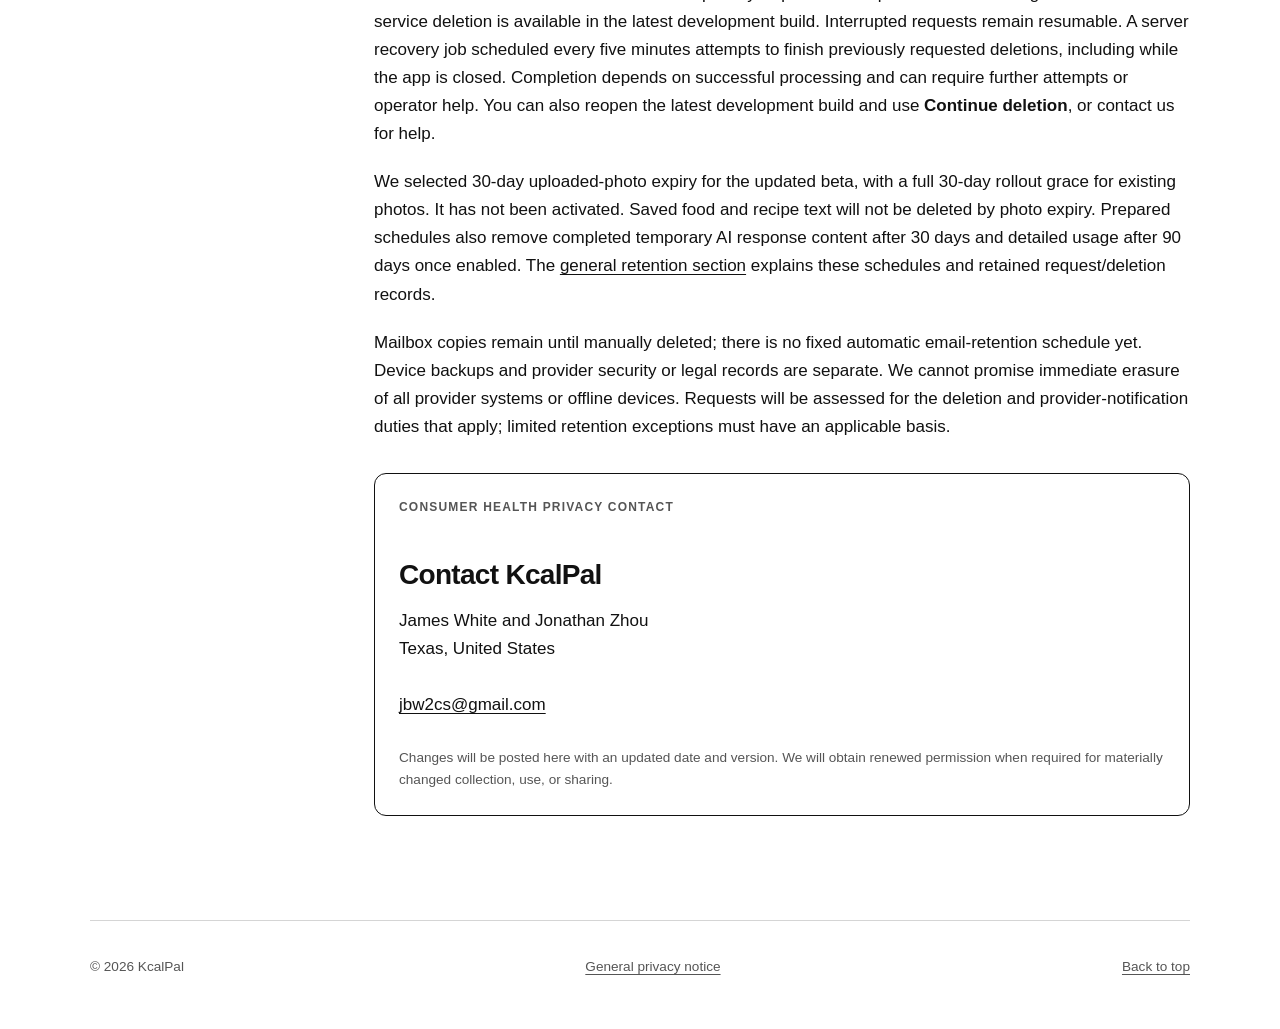
==== commit c16cd290: "Clarify consent for limited operator testing Publish privacy notice version 2026-11-24.2 describing " ====
--- a/health-privacy.html
+++ b/health-privacy.html
@@ -25,8 +25,8 @@
       <p class="eyebrow">KcalPal · United States adult beta</p>
       <h1>Consumer Health Data Privacy Notice</h1>
       <p class="lede">How we handle food, body measurements, nutrition goals, and related information.</p>
-      <p class="meta">Effective and last updated November 24, 2026 · Version 2026-11-24.1</p>
-      <aside class="notice" aria-labelledby="release-status"><h2 id="release-status">The updated beta is not open yet</h2><p>The updated beta is not open to external testers. Self-service account deletion is available in the latest development build. A recovery job scheduled every five minutes attempts to finish previously requested account deletions. Processing failures can delay completion. Account syncing and AI processing remain paused pending activation and separate, current permissions. Automatic photo, AI-response, and usage expiry are not yet active. Earlier prototype users can <a href="#contact">contact us</a> now to request access, withdrawal, or deletion. Automatic 30-day photo cleanup has not started.</p></aside>
+      <p class="meta">Effective and last updated November 24, 2026 · Version 2026-11-24.2</p>
+      <aside class="notice" aria-labelledby="release-status"><h2 id="release-status">The updated beta is not open yet</h2><p>The updated beta is not open to external testers. Self-service account deletion is available in the latest development build. A recovery job scheduled every five minutes attempts to finish previously requested account deletions. Processing failures can delay completion. During internal testing, only explicitly approved operator test accounts can enable account syncing and AI with separate, current in-app consent. Other accounts remain paused. Automatic photo, AI-response, and usage expiry are not yet active. Earlier prototype users can <a href="#contact">contact us</a> now to request access, withdrawal, or deletion. Automatic 30-day photo cleanup has not started.</p></aside>
       <section id="scope">
         <h2>Scope and operators</h2>
         <p>James White and Jonathan Zhou jointly operate KcalPal from Texas. This separate notice supplements the <a href="./">general privacy notice</a> and explains our consumer health data practices. The beta is intended for invited US adults aged 18 or older. Privacy rights vary by applicable law; this notice does not limit those rights.</p>
@@ -61,7 +61,7 @@
       </section>
       <section id="choices">
         <h2>Choices, requests, and appeals</h2>
-        <p>When account access resumes, the updated beta will ask separately for account storage and AI sharing. Providing questionnaire information is optional. Once access is enabled, the latest development build's <strong>Your data &amp; choices</strong> controls will let you grant or withdraw sharing permissions. Account deletion is already available in that build while syncing and AI remain paused. You can also contact us now to request withdrawal or deletion. Withdrawal stops future permitted processing but cannot recall information already transmitted.</p>
+        <p>During internal testing, account storage and AI sharing are separate affirmative choices for explicitly approved operator test accounts. Other accounts remain paused. Providing questionnaire information is optional. Approved operator test accounts can grant or withdraw sharing permissions through <strong>Your data &amp; choices</strong> in the latest development build. Account deletion remains available in that build even when syncing and AI are paused. You can also contact us now to request withdrawal or deletion. Withdrawal stops future permitted processing but cannot recall information already transmitted.</p>
         <p>You may ask to confirm whether we collect, use, or share your consumer health data; obtain access or a copy and information about recipients; correct information; withdraw consent; or delete it. We will handle requests and any permitted exceptions under applicable law. Some features require the information you ask us to stop using.</p>
         <p>Email <a href="mailto:jbw2cs@gmail.com?subject=KcalPal%20health%20privacy%20request">jbw2cs@gmail.com</a>, preferably from your account's email address. We will verify the request proportionately. Never send passwords, email codes, recovery tokens, or government ID in ordinary email. We will respond within applicable legal time limits. If a request is denied, we will explain why and how to appeal; send an appeal to the same address with “Privacy appeal” in the subject. You can also contact your state attorney general or relevant regulator. We will not retaliate against you for exercising applicable privacy rights.</p>
       </section>
